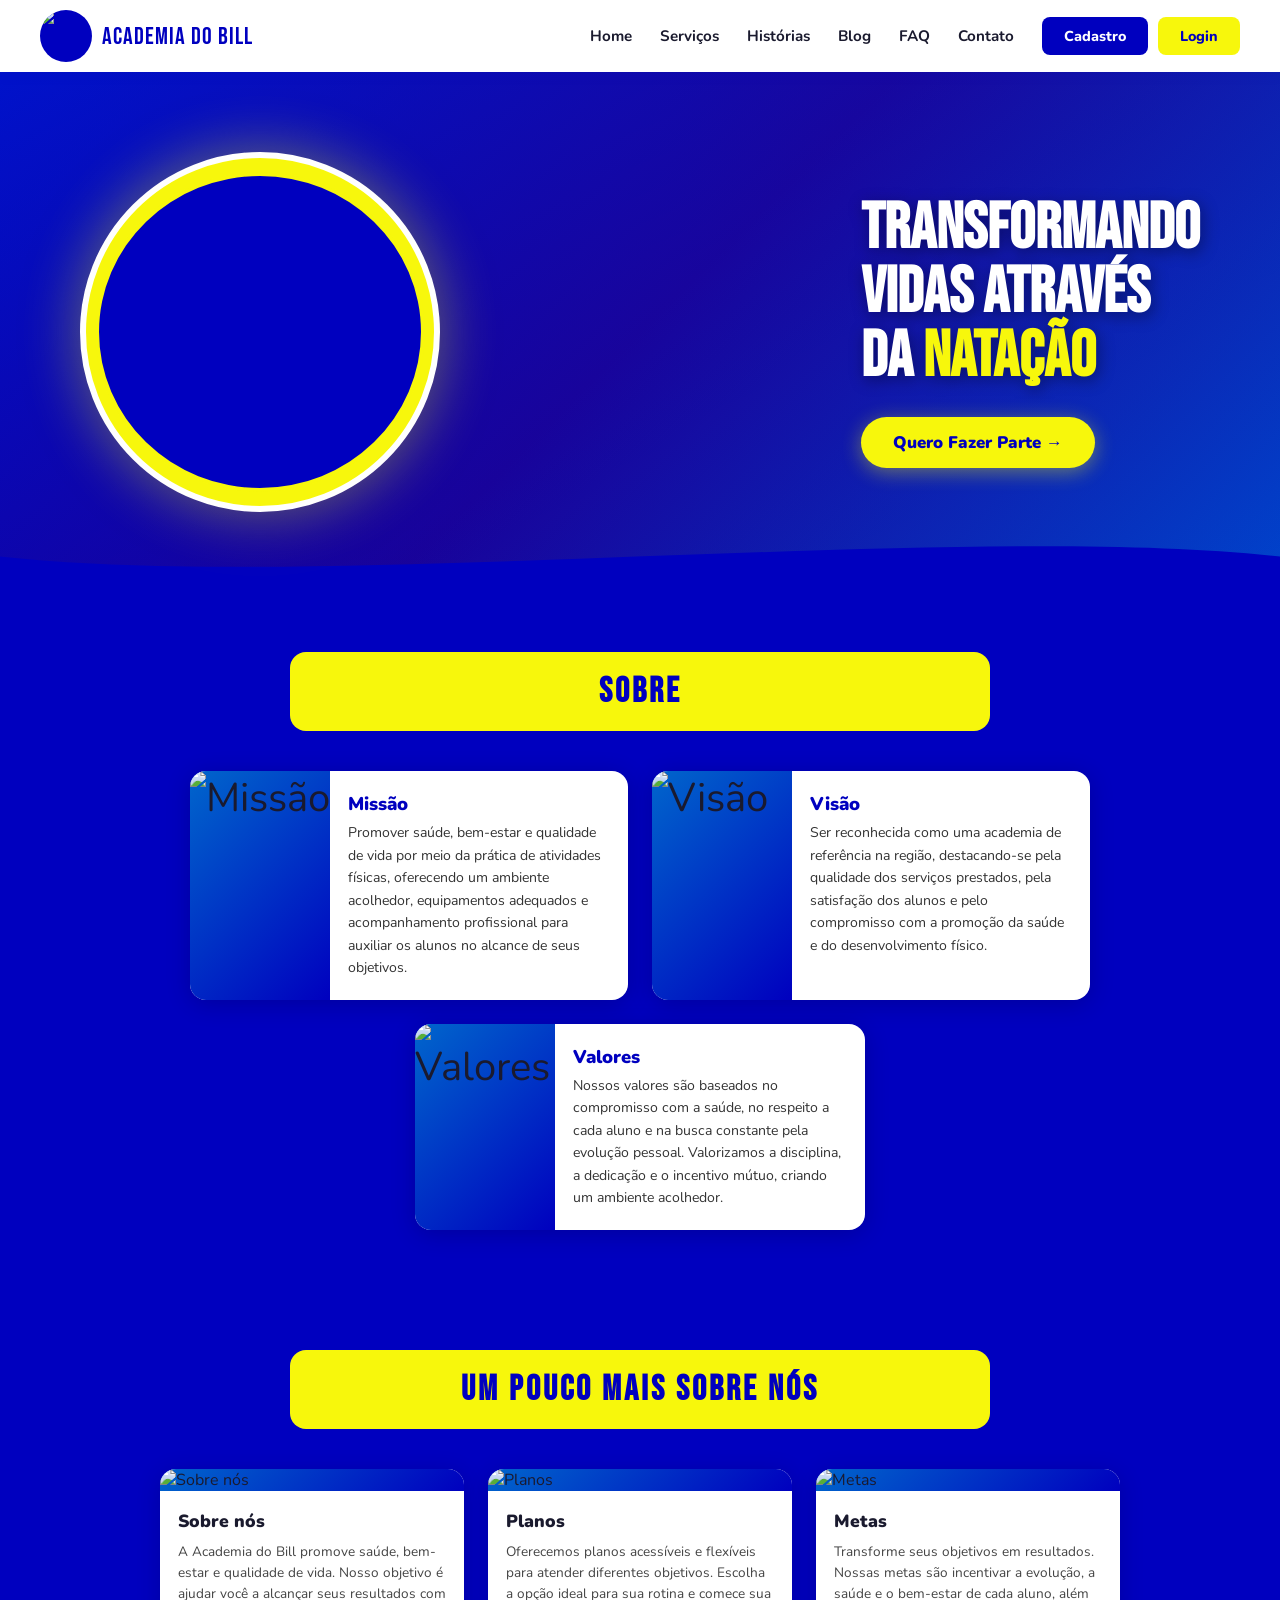
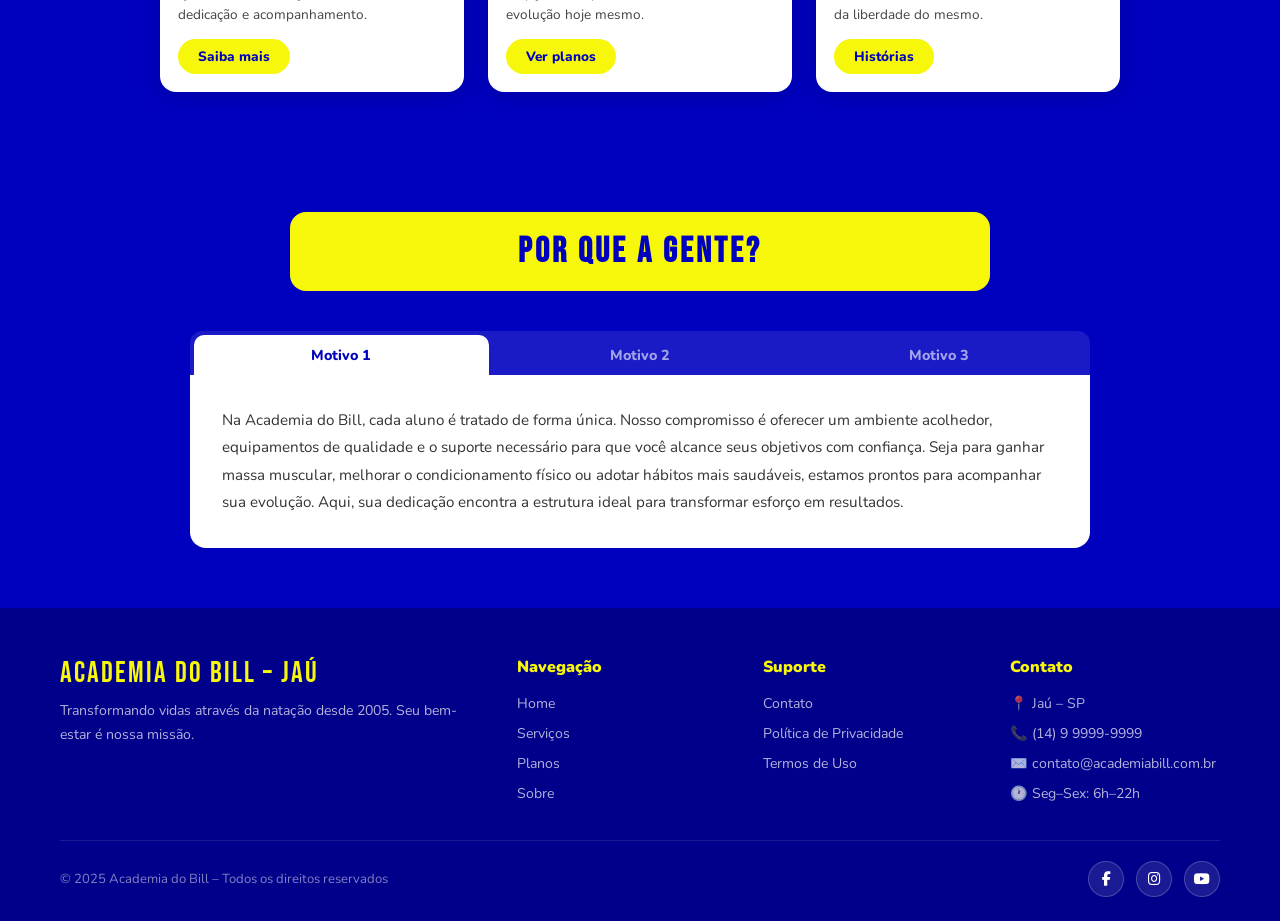
==== index.html @ 99348a5a "v1.0" ====
<!DOCTYPE html>
<html lang="pt-BR">
<head>
  <meta charset="UTF-8">
  <meta name="viewport" content="width=device-width, initial-scale=1.0">
  <title>Serviços – Academia do Bill – Jaú</title>
  <link href="https://fonts.googleapis.com/css2?family=Bebas+Neue&family=Nunito:wght@400;600;700;800;900&display=swap" rel="stylesheet">
  <link rel="stylesheet" href="https://cdnjs.cloudflare.com/ajax/libs/font-awesome/6.7.2/css/all.min.css">
  <link rel="stylesheet" href="css/styles.css">
  <script src="javascript/index.js" defer></script>
</head>
<body>

  <!-- TOAST -->
  <div class="toast" id="toast">✅ Operação realizada com sucesso!</div>

  <!-- NAV -->
  <nav id="mainNav">
    <a class="nav-brand" href="index.html">
      <div class="nav-logo">
        <img src="img/Logotipo.png" style="height: 60px; width:60px;">
      </div>
      <span>Academia do Bill</span>
    </a>
    
    <button class="menu-toggle" id="menuToggle" aria-label="Menu principal">
      <span class="hamburger"></span>
    </button>
    
    <div class="nav-menu-wrapper" id="navMenu">
      <ul class="nav-links">
        <li><a href="index.html" id="nav-home">Home</a></li>
        <li><a href="servicos.html" id="nav-servicos">Serviços</a></li>
        <li><a href="relatos.html">Histórias</a></li>
        <li><a href="blog.html">Blog</a></li>
          <li><a href="faq.html">FAQ</a></li>
        <li><a href="contato.html" id="nav-contato">Contato</a></li>
      </ul>
      <div class="nav-actions">
        <a href="cadastro.html" class="btn-cadastro">Cadastro</a>
        <a href="login.html" class="btn-login">Login</a>
      </div>
    </div>
  </nav>

  <!-- HOME PAGE -->
  <main class="page-content" id="home">
    <!-- HERO -->
   <section class="hero">
      <div class="hero-left">
        <div class="hero-badge">
          <div class="hero-badge-inner">
            <img src="img/Logotipo.png" alt="Logo" style="border-radius: 100%; width:400px; height:400px; margin-top:20px;">
          </div>
        </div>
      </div> 


      <div class="hero-right">
        <h1 class="hero-title">TRANSFORMANDO<br>VIDAS ATRAVÉS<br>DA <span>NATAÇÃO</span></h1>
        <a href="cadastro.html" class="btn-hero">Quero Fazer Parte →</a>
      </div>
      <svg class="hero-wave" viewBox="0 0 1440 80" preserveAspectRatio="none">
        <path d="M0,40 C360,80 1080,0 1440,40 L1440,80 L0,80 Z" fill="#0000bf"/>
      </svg>
    </section>

<!-- SOBRE -->
  <main class="page-content" id="sobre">
    <!-- INSTITUCIONAL -->
    <section class="sobre-section">
      <div class="section-header"><h2>SOBRE</h2></div>
      <div class="mvv-grid">
        <div class="mvv-card">
           <div class="mvv-img">
               <img src="img/Missão.png" alt="Missão">
              </div>
          <div class="mvv-body">
            <h3>Missão</h3>
            <p>Promover saúde, bem-estar e qualidade de vida por meio da prática de atividades físicas, oferecendo um ambiente acolhedor, equipamentos adequados e acompanhamento profissional para auxiliar os alunos no alcance de seus objetivos.</p>
          </div>
        </div>
        <div class="mvv-card">
         <div class="mvv-img">
              <img src="img/Visão.png" alt="Visão">
          </div>
          <div class="mvv-body">
            <h3>Visão</h3>
            <p>Ser reconhecida como uma academia de referência na região, destacando-se pela qualidade dos serviços prestados, pela satisfação dos alunos e pelo compromisso com a promoção da saúde e do desenvolvimento físico.</p>
          </div>
        </div>
        <div class="mvv-card card-valores">
          <div class="mvv-img">
          <img src="img/Valores.jpg" alt="Valores">
        </div>
          <div class="mvv-body">
            <h3>Valores</h3>
            <p>Nossos valores são baseados no compromisso com a saúde, no respeito a cada aluno e na busca constante pela evolução pessoal. Valorizamos a disciplina, a dedicação e o incentivo mútuo, criando um ambiente acolhedor.</p>
          </div>
        </div>
      </div>
    </section>

    <!-- UM POUCO MAIS -->
    <section class="mais-section">
      <div class="section-header"><h2>Um pouco mais sobre nós</h2></div>
      <div class="cards-grid">
        <div class="info-card">
          <div class="mvv2-img">
              <img src="img/Por que nós.jpg" alt="Sobre nós">
          </div>
          <div class="info-card-body">
            <h3>Sobre nós</h3>
            <p>A Academia do Bill promove saúde, bem-estar e qualidade de vida. Nosso objetivo é ajudar você a alcançar seus resultados com dedicação e acompanhamento.</p>
            <a href="contato.html" class="btn-card-link">Saiba mais</a>
          </div>
        </div>
        <div class="info-card">
          <div class="mvv2-img">
              <img src="img/Planos.jpg" alt="Planos" style="width: 360px;">
          </div>
          <div class="info-card-body">
            <h3>Planos</h3>
            <p>Oferecemos planos acessíveis e flexíveis para atender diferentes objetivos. Escolha a opção ideal para sua rotina e comece sua evolução hoje mesmo.</p>
            <a href="planos.html" class="btn-card-link">Ver planos</a>
          </div>
        </div>
        <div class="info-card">
          <div class="mvv2-img">
              <img src="img/Metas.jpg" alt="Metas">
          </div>
          <div class="info-card-body">
            <h3>Metas</h3>
            <p>Transforme seus objetivos em resultados. Nossas metas são incentivar a evolução, a saúde e o bem-estar de cada aluno, além da liberdade do mesmo.</p>
            <a href="index.html" class="btn-card-link">Histórias</a>
          </div>
        </div>
      </div>
    </section>

    <!-- POR QUE A GENTE -->
    <section class="porque-section">
      <div class="section-header"><h2>POR QUE A GENTE?</h2></div>
      <div class="tabs-wrapper">
        <div class="tabs">
          <button class="tab-btn active" data-index="0">Motivo 1</button>
          <button class="tab-btn" data-index="1">Motivo 2</button>
          <button class="tab-btn" data-index="2">Motivo 3</button>
        </div>
        <div class="tab-content">
          <div class="tab-panel active" id="tab0">
            Na Academia do Bill, cada aluno é tratado de forma única. Nosso compromisso é oferecer um ambiente acolhedor, equipamentos de qualidade e o suporte necessário para que você alcance seus objetivos com confiança. Seja para ganhar massa muscular, melhorar o condicionamento físico ou adotar hábitos mais saudáveis, estamos prontos para acompanhar sua evolução. Aqui, sua dedicação encontra a estrutura ideal para transformar esforço em resultados.
          </div>
          <div class="tab-panel" id="tab1">
            Contamos com uma equipe de professores altamente qualificados e apaixonados pelo que fazem. Cada profissional é treinado para oferecer o melhor acompanhamento técnico, garantindo que sua evolução aconteça de forma segura e eficiente. Nossos instrutores estão sempre disponíveis para tirar dúvidas, ajustar treinos e motivar cada aluno a superar seus limites com segurança.
          </div>
          <div class="tab-panel" id="tab2">
            Nossa infraestrutura foi pensada para proporcionar a melhor experiência de treino. Piscinas aquecidas e bem mantidas, vestiários modernos e um espaço confortável e acolhedor fazem parte do nosso compromisso com o bem-estar dos alunos. Tudo para que você se sinta motivado a voltar sempre e dar o seu melhor a cada sessão.
          </div>
        </div>
      </div>
    </section>
  
  </main>

  <!-- FOOTER -->
  <footer>
    <div class="footer-grid">
      <div class="footer-brand">
        <div class="brand-name">Academia do Bill – Jaú</div>
        <p>Transformando vidas através da natação desde 2005. Seu bem-estar é nossa missão.</p>
      </div>
      <div class="footer-col">
        <h4>Navegação</h4>
        <ul>
          <li><a href="index.html">Home</a></li>
          <li><a href="servicos.html">Serviços</a></li>
          <li><a href="planos.html">Planos</a></li>
          <li><a href="sobre.html">Sobre</a></li>
        </ul>
      </div>
      <div class="footer-col">
        <h4>Suporte</h4>
        <ul>
          <li><a href="contato.html">Contato</a></li>
          <li><a href="#">Política de Privacidade</a></li>
          <li><a href="#">Termos de Uso</a></li>
        </ul>
      </div>
      <div class="footer-col">
        <h4>Contato</h4>
        <ul>
          <li><a href="#">📍 Jaú – SP</a></li>
          <li><a href="#">📞 (14) 9 9999-9999</a></li>
          <li><a href="#">✉️ contato@academiabill.com.br</a></li>
          <li><a href="#">🕐 Seg–Sex: 6h–22h</a></li>
        </ul>
      </div>
    </div>
    <div class="footer-bottom">
      <span>© 2025 Academia do Bill – Todos os direitos reservados</span>
      <div class="social-links">
        <a class="social-btn" href="#"><i class="fa-brands fa-facebook-f"></i></a>
        <a class="social-btn" href="#"><i class="fa-brands fa-instagram"></i></a>
        <a class="social-btn" href="#"><i class="fa-brands fa-youtube"></i></a>
      </div>
    </div>
  </footer>

</body>
</html>
---- css/styles.css ----
:root {
  --primary: #0000bf;
  --primary-v: #3916c8;
  --secondary: #F7F70C;
  --secondary-v: #f5e874;
  --white: #ffffff;
  --light: #f0f4ff;
  --dark: #00008a;
  --text: #1a1a2e;
}

* { 
  margin: 0; 
  padding: 0; 
  box-sizing: border-box; 
}

body {
  font-family: 'Nunito', sans-serif;
  background: var(--white);
  color: var(--text);
  overflow-x: hidden;
}

/* ========= PAGES GLOBAL ========= */
.page-content { 
  min-height: 100vh; 
  padding-top: 0px; 
}

/* ========= NAVBAR ========= */
nav {
  position: fixed; 
  top: 0; 
  left: 0; 
  right: 0; 
  z-index: 1000;
  background: var(--white);
  display: flex; 
  align-items: center; 
  justify-content: space-between;
  padding: 10px 40px;
  box-shadow: 0 2px 12px rgba(0,0,191,.12);
  height: 72px;
}
.nav-brand { 
  display: flex; 
  align-items: center; 
  gap: 10px; 
  cursor: pointer; 
  text-decoration: none; 
}
.nav-logo {
  width: 52px; 
  height: 52px;
  background: var(--primary);
  border-radius: 50%;
  display: flex; 
  align-items: center; 
  justify-content: center;
  overflow: hidden;
}
.nav-logo svg { 
  width: 44px; 
  height: 44px; 
}
.nav-brand span {
  font-family: 'Bebas Neue', sans-serif;
  font-size: 1.5rem; 
  color: var(--primary); 
  letter-spacing: 1px;
}
.nav-menu-wrapper {
  display: flex;
  align-items: center;
  gap: 28px;
}
.nav-links { 
  display: flex; 
  gap: 28px; 
  list-style: none; 
}
.nav-links a {
  text-decoration: none; 
  color: var(--text); 
  font-weight: 700; 
  font-size: .95rem;
  transition: .2s; 
  position: relative;
}
.nav-links a::after {
  content: ''; 
  position: absolute; 
  bottom: -3px; 
  left: 0; 
  right: 0; 
  height: 2px;
  background: var(--secondary); 
  transform: scaleX(0); 
  transition: .2s;
}
.nav-links a:hover::after, 
.nav-links a.active::after { 
  transform: scaleX(1); 
}
.nav-actions { 
  display: flex; 
  gap: 10px; 
}
.btn-cadastro {
  background: var(--primary); 
  color: var(--white);
  border: none; 
  padding: 9px 22px; 
  border-radius: 8px;
  font-family: 'Nunito', sans-serif; 
  font-weight: 800; 
  font-size: .9rem;
  cursor: pointer; 
  transition: .2s;
  text-decoration: none;
  display: inline-flex;
  align-items: center;
  justify-content: center;
}
.btn-cadastro:hover { 
  background: var(--primary-v); 
}
.btn-cadastro.active {
  box-shadow: 0 0 0 2px var(--secondary);
}
.btn-login {
  background: var(--secondary); 
  color: var(--primary);
  border: none; 
  padding: 9px 22px; 
  border-radius: 8px;
  font-family: 'Nunito', sans-serif; 
  font-weight: 800; 
  font-size: .9rem;
  cursor: pointer; 
  transition: .2s;
  text-decoration: none;
  display: inline-flex;
  align-items: center;
  justify-content: center;
}
.btn-login:hover { 
  background: var(--secondary-v); 
}
.btn-login.active {
  box-shadow: 0 0 0 2px var(--primary);
}

/* Mobile Toggle */
.menu-toggle {
  display: none;
  background: none;
  border: none;
  cursor: pointer;
  padding: 10px;
  position: relative;
  z-index: 1001;
}
.hamburger {
  display: block;
  width: 24px;
  height: 2px;
  background: var(--primary);
  position: relative;
  transition: .3s;
}
.hamburger::before,
.hamburger::after {
  content: '';
  position: absolute;
  width: 24px;
  height: 2px;
  background: var(--primary);
  transition: .3s;
}
.hamburger::before { top: -8px; }
.hamburger::after { bottom: -8px; }

.menu-toggle.active .hamburger { background: transparent; }
.menu-toggle.active .hamburger::before { transform: rotate(45deg); top: 0; }
.menu-toggle.active .hamburger::after { transform: rotate(-45deg); bottom: 0; }

/* ========= HERO ========= */
#home { 
  padding-top: 72px; 
}
.hero {
  position: relative; 
  min-height: 520px;
  background: linear-gradient(135deg, var(--primary) 0%, #1a0099 50%, #0044cc 100%);
  display: flex; 
  align-items: center; 
  justify-content: space-between;
  padding: 60px 80px;
  overflow: hidden;
}
.hero::before {
  content: '';
  position: absolute; 
  inset: 0;
  background: url("data:image/svg+xml,%3Csvg xmlns='http://www.w3.org/2000/svg' width='100%25' height='100%25'%3E%3Cdefs%3E%3ClinearGradient id='wg' x1='0' y1='0' x2='1' y2='1'%3E%3Cstop offset='0' stop-color='%230066ff' stop-opacity='.18'/%3E%3Cstop offset='1' stop-color='%23000080' stop-opacity='.0'/%3E%3C/linearGradient%3E%3C/defs%3E%3Crect width='100%25' height='100%25' fill='url(%23wg)'/%3E%3C/svg%3E");
  pointer-events: none;
}
.hero-wave {
  position: absolute; 
  bottom: 0; 
  left: 0; 
  right: 0;
  display: block;
}
.hero-left { 
  position: relative; 
  z-index: 2; 
  animation: fadeInUp .5s ease both;
}
.hero-badge {
  width: 360px; 
  height: 360px;
  background: var(--secondary);
  border-radius: 50%;
  display: flex; 
  align-items: center; 
  justify-content: center;
  box-shadow: 0 0 60px rgba(247,247,12,.4);
  border: 6px solid var(--white);
}
.hero-badge-inner {
  width: 330px; 
  height: 320px;
  background: var(--primary);
  border-radius: 50%;
  display: flex; 
  flex-direction: column; 
  align-items: center; 
  justify-content: center;
  border: 4px solid var(--secondary);
  gap: 4px;
}
.hero-badge-emoji {
  font-size: 2rem;
}
.hero-badge-inner .bill-text {
  font-family: 'Bebas Neue', sans-serif; 
  color: var(--white);
  font-size: 2.8rem; 
  letter-spacing: 4px; 
  line-height: 1;
}
.hero-badge-inner .waves {
  font-size: 1.2rem; 
  letter-spacing: 3px; 
  color: var(--secondary);
}
.hero-right { 
  position: relative; 
  z-index: 2; 
  max-width: 500px; 
  animation: fadeInUp .7s ease both;
}
.hero-title {
  font-family: 'Bebas Neue', sans-serif;
  font-size: 4rem; 
  color: var(--white); 
  line-height: 1;
  text-shadow: 2px 4px 16px rgba(0,0,0,.4);
}
.hero-title span { 
  color: var(--secondary); 
}
.btn-hero {
  margin-top: 28px;
  background: var(--secondary); 
  color: var(--primary);
  border: none; 
  padding: 14px 32px; 
  border-radius: 30px;
  font-family: 'Nunito', sans-serif; 
  font-weight: 900; 
  font-size: 1.05rem;
  cursor: pointer; 
  transition: .25s;
  display: inline-flex; 
  align-items: center; 
  gap: 8px;
  box-shadow: 0 4px 20px rgba(247,247,12,.4);
  text-decoration: none;
}
.btn-hero:hover { 
  transform: translateY(-2px); 
  box-shadow: 0 8px 30px rgba(247,247,12,.5); 
}

/* wave divider */
.wave-divider { 
  display: block; 
  width: 100%; 
  margin-top: -2px; 
}

/* ========= SECTION HEADERS ========= */
.section-header {
  background: var(--secondary);
  text-align: center; 
  padding: 18px 40px;
  border-radius: 16px;
  margin: 40px auto; 
  max-width: 700px;
}
.section-header h2 {
  font-family: 'Bebas Neue', sans-serif;
  font-size: 2.2rem; 
  color: var(--primary); 
  letter-spacing: 3px;
}

/* ========= SOBRE ========= */
.sobre-section { 
  background: var(--primary); 
  padding: 20px 60px 60px; 
}
.mvv-grid {
  display: grid; 
  grid-template-columns: 1fr 1fr; 
  gap: 24px;
  max-width: 900px; 
  margin: 0 auto;
}
.mvv-grid .card-valores { 
  grid-column: 1 / 3; 
  max-width: 450px; 
  margin: 0 auto; 
  width: 100%; 
}
.mvv-card {
  background: var(--white); 
  border-radius: 16px;
  display: flex; 
  overflow: hidden;
  box-shadow: 0 4px 24px rgba(0,0,0,.18);
}
.mvv-img {
  width: 140px; 
  flex-shrink: 0;
  background: linear-gradient(135deg, #0066cc, #0000bf);
  display: flex; 
  align-items: center; 
  justify-content: center;
  font-size: 2.5rem;
}
.mvv-body { 
  padding: 20px 18px; 
}
.mvv-body h3 { 
  font-size: 1.15rem; 
  color: var(--primary); 
  font-weight: 900; 
  margin-bottom: 6px; 
}
.mvv-body p { 
  font-size: .88rem; 
  line-height: 1.6; 
  color: #333; 
}

/* ========= UM POUCO MAIS ========= */
.mais-section { 
  background: var(--primary); 
  padding: 20px 60px 60px; 
}
.cards-grid {
  display: grid; 
  grid-template-columns: repeat(3, 1fr); 
  gap: 24px;
  max-width: 960px; 
  margin: 0 auto;
}
.info-card {
  background: var(--white); 
  border-radius: 16px; 
  overflow: hidden;
  box-shadow: 0 4px 24px rgba(0,0,0,.15);
  transition: .25s;
}
.info-card:hover { 
  transform: translateY(-6px); 
  box-shadow: 0 12px 36px rgba(0,0,0,.22); 
}
.info-card-img {
  height: 140px;
  display: flex; 
  align-items: center; 
  justify-content: center;
  font-size: 3.5rem;
}
.info-card-img.blue { background: linear-gradient(135deg, #00b4d8, #0077b6); }
.info-card-img.yellow { background: linear-gradient(135deg, #ffd60a, #f4a261); }
.info-card-img.red { background: linear-gradient(135deg, #e63946, #a8dadc); }
.info-card-body { 
  padding: 18px; 
}
.info-card-body h3 { 
  font-size: 1.1rem; 
  font-weight: 900; 
  color: var(--text); 
  margin-bottom: 8px; 
}
.info-card-body p { 
  font-size: .85rem; 
  line-height: 1.55; 
  color: #444; 
}
.btn-card-link {
  display: inline-block;
  margin-top: 14px;
  background: var(--secondary); 
  color: var(--primary);
  border: none; 
  padding: 8px 20px; 
  border-radius: 20px;
  font-weight: 800; 
  font-size: .85rem; 
  cursor: pointer; 
  transition: .2s;
  text-decoration: none;
}
.btn-card-link:hover { 
  background: var(--secondary-v); 
}

/* ========= POR QUE A GENTE ========= */
.porque-section { 
  background: var(--primary); 
  padding: 20px 60px 60px; 
}
.tabs-wrapper { 
  max-width: 900px; 
  margin: 0 auto; 
}
.tabs {
  display: flex; 
  gap: 4px;
  background: rgba(255,255,255,.1); 
  border-radius: 12px 12px 0 0;
  padding: 4px 4px 0;
}
.tab-btn {
  flex: 1; 
  padding: 10px; 
  border: none; 
  border-radius: 10px 10px 0 0;
  font-family: 'Nunito', sans-serif; 
  font-weight: 800; 
  font-size: .9rem;
  cursor: pointer; 
  background: transparent; 
  color: rgba(255,255,255,.6);
  transition: .2s;
}
.tab-btn.active { 
  background: var(--white); 
  color: var(--primary); 
}
.tab-content {
  background: var(--white); 
  border-radius: 0 0 16px 16px;
  padding: 32px; 
  font-size: .95rem; 
  line-height: 1.8; 
  color: #333;
  min-height: 120px;
}
.tab-panel { 
  display: none; 
}
.tab-panel.active { 
  display: block; 
}

/* ========= SERVIÇOS ========= */
#servicos { 
  background: var(--primary); 
}
.servicos-header { 
  text-align: center; 
  padding: 50px 40px 20px; 
}
.servicos-header h1 {
  font-family: 'Bebas Neue', sans-serif;
  font-size: 3rem; 
  color: var(--white); 
  letter-spacing: 4px;
}
.servicos-header p { 
  color: rgba(255,255,255,.8); 
  font-size: 1rem; 
  margin-top: 8px; 
}
.servicos-grid {
  display: grid; 
  grid-template-columns: repeat(3, 1fr); 
  gap: 28px;
  max-width: 1000px; 
  margin: 40px auto; 
  padding: 0 40px 60px;
}
.servico-card {
  background: var(--white); 
  border-radius: 20px;
  text-align: center;
  overflow: hidden; /* importante */
  box-shadow: 0 4px 24px rgba(0,0,0,.18);
  transition: .25s;
}
.servico-conteudo{
  padding: 32px 24px; 
}
.servico-card:hover { 
  transform: translateY(-8px); 
}
.servico-icon { 
  font-size: 3rem; 
  margin-bottom: 16px; 
}
.servico-card h3 { 
  font-size: 1.2rem; 
  font-weight: 900; 
  color: var(--primary); 
  margin-bottom: 10px; 
}
.servico-card p { 
  font-size: .88rem; 
  line-height: 1.6; 
  color: #555; 
}
.servico-badge {
  display: inline-block; 
  margin-top: 14px;
  background: var(--secondary); 
  color: var(--primary);
  padding: 4px 16px; 
  border-radius: 20px; 
  font-weight: 800; 
  font-size: .82rem;
}

/* ========= PLANOS ========= */
.planos-section {
  background: var(--white);
  padding: 40px 60px 60px;
}
.planos-section .planos-header {
  background: var(--primary);
}
.planos-section .planos-header h2 {
  color: var(--secondary);
}
.planos-grid {
  display: grid;
  grid-template-columns: repeat(3, 1fr);
  gap: 24px;
  max-width: 900px;
  margin: 0 auto;
}
.plano-card {
  border: 2px solid #dde;
  border-radius: 20px;
  padding: 32px 24px;
  text-align: center;
  background: var(--white);
  transition: .25s;
}
.plano-card:hover {
  transform: translateY(-5px);
  box-shadow: 0 8px 24px rgba(0,0,0,.08);
}
.plano-card.premium {
  border: 3px solid var(--secondary);
  background: var(--primary);
  position: relative;
}
.plano-card.premium .plano-title {
  color: var(--secondary);
}
.plano-card.premium .plano-price {
  color: var(--secondary);
}
.plano-card.premium .plano-period {
  color: rgba(255, 255, 255, .6);
}
.plano-card.premium .plano-features {
  color: rgba(255, 255, 255, .85);
}
.plano-badge {
  position: absolute;
  top: -14px;
  left: 50%;
  transform: translateX(-50%);
  background: var(--secondary);
  color: var(--primary);
  padding: 4px 16px;
  border-radius: 20px;
  font-weight: 900;
  font-size: .8rem;
  white-space: nowrap;
}
.plano-title {
  font-family: 'Bebas Neue', sans-serif;
  font-size: 1.5rem;
  color: var(--primary);
  letter-spacing: 2px;
}
.plano-price {
  font-family: 'Bebas Neue', sans-serif;
  font-size: 3rem;
  color: var(--primary);
  margin: 16px 0 4px;
}
.plano-period {
  font-size: .82rem;
  color: #888;
  margin-bottom: 20px;
}
.plano-features {
  list-style: none;
  font-size: .88rem;
  line-height: 2;
  color: #555;
  text-align: left;
}
.plano-features li {
  margin-bottom: 4px;
}
.plano-features .disabled-feature {
  color: #aaa;
}
.plano-btn {
  width: 100%;
  margin-top: 20px;
  border-radius: 12px;
}

/* ========= HISTÓRIAS ========= */
.historias-section-wrapper { 
  background: var(--light); 
  padding-bottom: 40px;
}
.historias-header { 
  text-align: center; 
  padding: 50px 40px 20px; 
}
.historias-header h1 {
  font-family: 'Bebas Neue', sans-serif;
  font-size: 3rem; 
  color: var(--primary); 
  letter-spacing: 4px;
}
.historias-header p { 
  color: #555; 
  margin-top: 8px; 
}
.historias-grid {
  display: grid; 
  grid-template-columns: repeat(3, 1fr); 
  gap: 28px;
  max-width: 1000px; 
  margin: 40px auto; 
  padding: 0 40px 60px;
}
.historia-card {
  background: var(--white); 
  border-radius: 20px; 
  overflow: hidden;
  box-shadow: 0 4px 20px rgba(0,0,191,.1);
  transition: .25s;
}
.historia-card:hover { 
  transform: translateY(-6px); 
}
.historia-banner {
  height: 120px;
  display: flex; 
  align-items: center; 
  justify-content: center; 
  font-size: 3rem;
}
.historia-banner.b1 { background: linear-gradient(135deg, #0000bf, #3916c8); }
.historia-banner.b2 { background: linear-gradient(135deg, #0077b6, #00b4d8); }
.historia-banner.b3 { background: linear-gradient(135deg, #3916c8, #7209b7); }
.historia-body { 
  padding: 20px; 
}
.historia-body .stars { 
  color: var(--secondary); 
  font-size: 1.1rem; 
  margin-bottom: 6px; 
}
.historia-body h3 { 
  font-size: 1rem; 
  font-weight: 900; 
  color: var(--primary); 
  margin-bottom: 8px; 
}
.historia-body p { 
  font-size: .85rem; 
  line-height: 1.6; 
  color: #555; 
  font-style: italic; 
}
.historia-body .autor { 
  margin-top: 12px; 
  font-weight: 800; 
  color: var(--primary); 
  font-style: normal; 
}

/* ========= BLOG ========= */
.blog-section-wrapper { 
  background: var(--white); 
  padding-bottom: 40px;
}
.blog-header { 
  text-align: center; 
  padding: 50px 40px 20px; 
}
.blog-header h1 {
  font-family: 'Bebas Neue', sans-serif;
  font-size: 3rem; 
  color: var(--primary); 
  letter-spacing: 4px;
}
.blog-header p { 
  color: #555; 
  margin-top: 8px; 
}
.blog-grid {
  display: grid; 
  grid-template-columns: repeat(3, 1fr); 
  gap: 28px;
  max-width: 1000px; 
  margin: 40px auto; 
  padding: 0 40px 60px;
}
.blog-card {
  border-radius: 20px; 
  overflow: hidden;
  box-shadow: 0 4px 20px rgba(0,0,191,.1);
  border: 2px solid var(--light);
  transition: .25s;
  background: var(--white);
}
.blog-card:hover { 
  transform: translateY(-6px); 
  border-color: var(--secondary); 
}
.blog-img {
  height: 150px;
  display: flex; 
  align-items: center; 
  justify-content: center; 
  font-size: 3rem;
}
.blog-img.c1 { background: linear-gradient(135deg, #caf0f8, #ade8f4); }
.blog-img.c2 { background: linear-gradient(135deg, #f0fff4, #b7e4c7); }
.blog-img.c3 { background: linear-gradient(135deg, #fff0f3, #ffb3c1); }
.blog-body { 
  padding: 20px; 
}
.blog-tag {
  display: inline-block; 
  margin-bottom: 8px;
  background: var(--primary); 
  color: var(--white);
  padding: 3px 12px; 
  border-radius: 20px; 
  font-size: .75rem; 
  font-weight: 800;
}
.blog-body h3 { 
  font-size: 1rem; 
  font-weight: 900; 
  color: var(--text); 
  margin-bottom: 8px; 
}
.blog-body p { 
  font-size: .84rem; 
  line-height: 1.6; 
  color: #666; 
}
.blog-body .blog-date { 
  margin-top: 10px; 
  font-size: .78rem; 
  color: #999; 
  font-weight: 700; 
}

/* ========= FAQ ========= */
#faq { 
  background: var(--primary); 
  padding: 40px 0;
}
.faq-header { 
  text-align: center; 
  padding: 50px 40px 20px; 
}
.faq-header h1 {
  font-family: 'Bebas Neue', sans-serif;
  font-size: 3rem; 
  color: var(--white); 
  letter-spacing: 4px;
}
.faq-header p { 
  color: rgba(255,255,255,.8); 
  margin-top: 8px; 
}
.faq-list { 
  max-width: 760px; 
  margin: 40px auto; 
  padding: 0 40px 60px; 
  display: flex; 
  flex-direction: column; 
  gap: 14px; 
}
.faq-item {
  background: var(--white); 
  border-radius: 14px;
  overflow: hidden; 
  box-shadow: 0 2px 12px rgba(0,0,0,.12);
}
.faq-question {
  padding: 18px 24px; 
  display: flex; 
  justify-content: space-between; 
  align-items: center;
  cursor: pointer; 
  font-weight: 800; 
  color: var(--primary); 
  font-size: .98rem;
  gap: 12px;
}
.faq-question:hover { 
  background: var(--light); 
}
.faq-icon { 
  font-size: 1.2rem; 
  transition: .3s; 
  flex-shrink: 0; 
}
.faq-answer {
  max-height: 0; 
  overflow: hidden; 
  transition: .3s ease;
  padding: 0 24px; 
  color: #444; 
  font-size: .9rem; 
  line-height: 1.7;
}
.faq-item.open .faq-answer { 
  max-height: 200px; 
  padding: 0 24px 18px; 
}
.faq-item.open .faq-icon { 
  transform: rotate(45deg); 
}

/* ========= CONTATO ========= */
#contato { 
  background: var(--light); 
}
.contato-section { 
  padding: 50px 60px 60px; 
  max-width: 90%; 
  margin: 0 auto; 
}
.contato-section h1 {
  font-family: 'Bebas Neue', sans-serif;
  font-size: 3rem; 
  color: var(--primary); 
  letter-spacing: 4px; 
  text-align: center;
}
.contato-section p.sub { 
  text-align: center; 
  color: #555; 
  margin: 8px 0 40px; 
}
.contato-grid { 
  display: grid; 
  grid-template-columns: 1fr 1fr; 
  gap: 32px; 
}
.contato-info h3 { 
  font-size: 1.2rem; 
  font-weight: 900; 
  color: var(--primary); 
  margin-bottom: 18px; 
}
.contato-item {
  display: flex; 
  align-items: flex-start; 
  gap: 14px; 
  margin-bottom: 20px;
}
.contato-item-icon {
  width: 44px; 
  height: 44px; 
  border-radius: 12px;
  background: var(--primary); 
  color: var(--secondary);
  display: flex; 
  align-items: center; 
  justify-content: center;
  font-size: 1.2rem; 
  flex-shrink: 0;
}
.contato-item-text h4 { 
  font-weight: 900; 
  color: var(--text); 
  font-size: .95rem; 
}
.contato-item-text p { 
  color: #555; 
  font-size: .88rem; 
  margin-top: 2px; 
}
.contato-redes {
  margin-top: 24px;
  padding: 20px;
  background: var(--primary);
  border-radius: 16px;
  color: var(--white);
}
.contato-redes-title {
  color: var(--secondary);
  margin-bottom: 8px;
  font-size: 1rem;
}
.contato-redes-icons {
  display: flex;
  gap: 12px;
  margin-top: 10px;
}
.envie-mensagem-title {
  font-size: 1.2rem; 
  font-weight: 900; 
  color: var(--primary); 
  margin-bottom: 18px;
}
.contato-form { 
  display: flex; 
  flex-direction: column; 
  gap: 14px; 
}
.form-field { 
  display: flex; 
  flex-direction: column; 
  gap: 6px; 
}
.form-field label { 
  font-weight: 800; 
  color: var(--primary); 
  font-size: .9rem; 
}
.form-field input, 
.form-field textarea, 
.form-field select {
  padding: 12px 16px; 
  border-radius: 12px;
  border: 2px solid #dde;
  font-family: 'Nunito', sans-serif; 
  font-size: .9rem;
  transition: .2s; 
  outline: none;
}
.form-field input:focus, 
.form-field textarea:focus {
  border-color: var(--primary); 
  box-shadow: 0 0 0 3px rgba(0,0,191,.1);
}
.form-field textarea { 
  resize: vertical; 
  min-height: 100px; 
}
.btn-enviar {
  background: var(--primary); 
  color: var(--white);
  border: none; 
  padding: 14px; 
  border-radius: 14px;
  font-family: 'Nunito', sans-serif; 
  font-weight: 900; 
  font-size: 1rem;
  cursor: pointer; 
  transition: .25s;
}
.btn-enviar:hover { 
  background: var(--primary-v); 
  transform: translateY(-2px); 
}

/* ========= LOGIN & CADASTRO ========= */
#login, #cadastro {
  min-height: 100vh;
  background: linear-gradient(rgba(0,0,100,.45), rgba(0,0,80,.6)),
              url('https://images.unsplash.com/photo-1519315901367-f34ff9154487?w=1400') center/cover no-repeat;
  display: flex; 
  align-items: center; 
  justify-content: center;
}
.auth-card {
  background: rgba(255,255,255,.92); 
  backdrop-filter: blur(8px);
  border-radius: 24px; 
  padding: 40px 48px;
  width: 100%; 
  max-width: 460px;
  box-shadow: 0 20px 60px rgba(0,0,0,.25);
  text-align: center;
  margin: 40px auto;
}
.auth-logo { 
  margin-bottom: 16px; 
}
.auth-logo .logo-circle {
  width: 110px; 
  height: 110px; 
  border-radius: 50%;
  background: var(--secondary); 
  margin: 0 auto;
  display: flex; 
  align-items: center; 
  justify-content: center;
  border: 5px solid var(--primary);
  box-shadow: 0 4px 20px rgba(0,0,191,.2);
}
.auth-logo .logo-inner {
  width: 90px; 
  height: 90px; 
  border-radius: 50%;
  background: var(--primary);
  display: flex; 
  flex-direction: column; 
  align-items: center; 
  justify-content: center;
  border: 3px solid var(--secondary);
}
.auth-logo-emoji {
  font-size: 1.4rem;
}
.auth-logo .bill-label {
  font-family: 'Bebas Neue', sans-serif; 
  color: var(--white); 
  font-size: 1.8rem; 
  line-height: 1;
}
.auth-logo .jau-label { 
  color: var(--secondary); 
  font-weight: 900; 
  font-size: .75rem; 
  letter-spacing: 2px; 
}
.auth-card h2 { 
  font-family: 'Bebas Neue', sans-serif; 
  font-size: 2.2rem; 
  color: var(--primary); 
  margin: 16px 0 24px; 
  letter-spacing: 1px; 
}
.input-group {
  position: relative; 
  margin-bottom: 14px;
}
.input-group .input-icon {
  position: absolute; 
  left: 16px; 
  top: 50%; 
  transform: translateY(-50%);
  font-size: 1rem; 
  color: #666;
}
.input-group input, 
.input-group select {
  width: 100%; 
  padding: 14px 16px 14px 42px;
  border-radius: 30px; 
  border: 2px solid var(--secondary);
  background: #f5f5f5; 
  font-family: 'Nunito', sans-serif; 
  font-size: .95rem;
  outline: none; 
  transition: .2s;
}
.input-group input:focus { 
  border-color: var(--primary); 
  background: #fff; 
}
.input-group .eye-btn {
  position: absolute; 
  right: 16px; 
  top: 50%; 
  transform: translateY(-50%);
  background: none; 
  border: none; 
  cursor: pointer; 
  font-size: 1rem; 
  color: #888;
}
.forgot-link { 
  text-align: right; 
  font-size: .82rem; 
  margin-bottom: 6px; 
}
.forgot-link a { 
  color: var(--primary); 
  font-weight: 700; 
  text-decoration: underline; 
  cursor: pointer; 
}
.login-role-container {
  text-align: left;
  margin-bottom: 16px;
}
.role-badge {
  display: inline-block; 
  margin-bottom: 16px;
  background: var(--secondary); 
  color: var(--primary);
  padding: 6px 20px; 
  border-radius: 20px; 
  font-weight: 900; 
  font-size: .88rem;
}
.auth-submit {
  width: 100%; 
  padding: 15px; 
  border-radius: 30px; 
  border: none;
  background: var(--secondary); 
  color: var(--primary);
  font-family: 'Bebas Neue', sans-serif; 
  font-size: 1.6rem; 
  letter-spacing: 2px;
  cursor: pointer; 
  transition: .25s;
  box-shadow: 0 4px 20px rgba(247,247,12,.4);
}
.auth-submit:hover { 
  background: var(--secondary-v); 
  transform: translateY(-2px); 
}
.auth-link-container {
  margin: 12px 0 16px;
}
.auth-link { 
  margin-top: 18px; 
  font-size: .9rem; 
  color: #444; 
}
.auth-link a { 
  color: var(--primary); 
  font-weight: 800; 
  cursor: pointer; 
  text-decoration: underline; 
}

/* ========= FOOTER ========= */
footer {
  background: var(--dark); 
  color: var(--white);
  padding: 48px 60px 24px;
}
.footer-grid { 
  display: grid; 
  grid-template-columns: 2fr 1fr 1fr 1fr; 
  gap: 36px; 
  margin-bottom: 36px; 
}
.footer-brand .brand-name { 
  font-family: 'Bebas Neue', sans-serif; 
  font-size: 1.8rem; 
  color: var(--secondary); 
  letter-spacing: 2px; 
  margin-bottom: 8px; 
}
.footer-brand p { 
  font-size: .88rem; 
  line-height: 1.7; 
  color: rgba(255,255,255,.7); 
}
.footer-col h4 { 
  font-size: 1rem; 
  font-weight: 900; 
  color: var(--secondary); 
  margin-bottom: 14px; 
}
.footer-col ul { 
  list-style: none; 
  display: flex; 
  flex-direction: column; 
  gap: 8px; 
}
.footer-col ul li a { 
  color: rgba(255,255,255,.7); 
  text-decoration: none; 
  font-size: .88rem; 
  transition: .2s; 
}
.footer-col ul li a:hover { 
  color: var(--secondary); 
}
.footer-bottom {
  border-top: 1px solid rgba(255,255,255,.1); 
  padding-top: 20px;
  display: flex; 
  justify-content: space-between; 
  align-items: center;
  font-size: .82rem; 
  color: rgba(255,255,255,.5);
}
.social-links { 
  display: flex; 
  gap: 12px; 
}
.social-btn {
  width: 36px; 
  height: 36px; 
  border-radius: 50%;
  background: rgba(255,255,255,.1); 
  border: 1px solid rgba(255,255,255,.2);
  display: flex; 
  align-items: center; 
  justify-content: center;
  font-size: .9rem; 
  color: var(--white); 
  cursor: pointer;
  transition: .2s; 
  text-decoration: none;
}
.social-btn:hover { 
  background: var(--secondary); 
  color: var(--primary); 
  border-color: var(--secondary); 
}

/* ========= ANIMATIONS ========= */
@keyframes fadeInUp {
  from { opacity: 0; transform: translateY(30px); }
  to { opacity: 1; transform: translateY(0); }
}

/* ========= SUCCESS TOAST ========= */
.toast {
  position: fixed; 
  bottom: 30px; 
  right: 30px; 
  z-index: 9999;
  background: var(--primary); 
  color: var(--white);
  padding: 14px 24px; 
  border-radius: 14px;
  font-weight: 800; 
  font-size: .95rem;
  box-shadow: 0 8px 32px rgba(0,0,0,.2);
  transform: translateX(120%); 
  transition: .4s;
  border-left: 4px solid var(--secondary);
}
.toast.show { 
  transform: translateX(0); 
}

/* ========= RESPONSIVE ========= */
@media (max-width: 992px) {
  .menu-toggle {
    display: block;
  }
  .nav-menu-wrapper {
    position: fixed;
    top: 72px;
    right: -100%;
    width: 280px;
    height: calc(100vh - 72px);
    background: var(--white);
    flex-direction: column;
    align-items: stretch;
    justify-content: flex-start;
    gap: 30px;
    padding: 40px 24px;
    box-shadow: -4px 0 12px rgba(0,0,191,.12);
    transition: right 0.3s ease-in-out;
  }
  .nav-menu-wrapper.active {
    right: 0;
  }
  .nav-links {
    flex-direction: column;
    gap: 20px;
    width: 100%;
  }
  .nav-actions {
    flex-direction: column;
    gap: 12px;
    width: 100%;
  }
  .btn-cadastro, .btn-login {
    width: 100%;
  }
  .hero {
    flex-direction: column;
    padding: 40px;
    gap: 30px;
    text-align: center;
  }
  .hero-right {
    max-width: 100%;
  }
  .hero-title {
    font-size: 3rem;
  }
  .cards-grid,
  .servicos-grid,
  .historias-grid,
  .blog-grid,
  .planos-grid {
    grid-template-columns: repeat(2, 1fr);
  }
  .footer-grid {
    grid-template-columns: repeat(2, 1fr);
  }
}
.mvv-img {
  width: 140px;
  flex-shrink: 0;
  background: linear-gradient(135deg, #0066cc, #0000bf);
  overflow: hidden;
}

.mvv-img img {
  width: 100%;
  height: 100%;
  object-fit: cover;
  display: block;
}
.mvv2-img {
  width: 100%;
  flex-shrink: 0;
  background: linear-gradient(135deg, #0066cc, #0000bf);
  overflow: hidden;
}

.mvv2-img img {
  width: 100%;
  height: 100%;
  object-fit: cover;
  display: block;
}
.mvv3-img {
  width: 100%;
  flex-shrink: 0;
  background: linear-gradient(135deg, #0066cc, #0000bf);
  overflow: hidden;
}

.mvv3-img img {
  width: 100%;
  height: 100%;
  object-fit: cover;
  display: block;
}


@media (max-width: 768px) {
  .page-content {
    padding-top: 72px;
  }
  .mvv-grid {
    grid-template-columns: 1fr;
  }
  .mvv-grid .card-valores {
    grid-column: auto;
  }
  .mvv-card {
    flex-direction: column;
  }
  .mvv-img {
    width: 100%;
    height: 80px;
  }
  .cards-grid,
  .servicos-grid,
  .historias-grid,
  .blog-grid,
  .planos-grid,
  .contato-grid,
  .footer-grid {
    grid-template-columns: 1fr;
  }
  .tabs {
    flex-direction: column;
  }
  .tab-btn {
    border-radius: 8px;
  }
  .contato-section {
    padding: 30px 20px;
  }
  footer {
    padding: 40px 20px 20px;
  }
  .footer-bottom {
    flex-direction: column;
    gap: 15px;
    text-align: center;
  }
}
.icone img{
    width: 70px;
    height: 70px;
    object-fit: contain;
}
.icone{
    display: flex;
    justify-content: center;
    align-items: center;
}
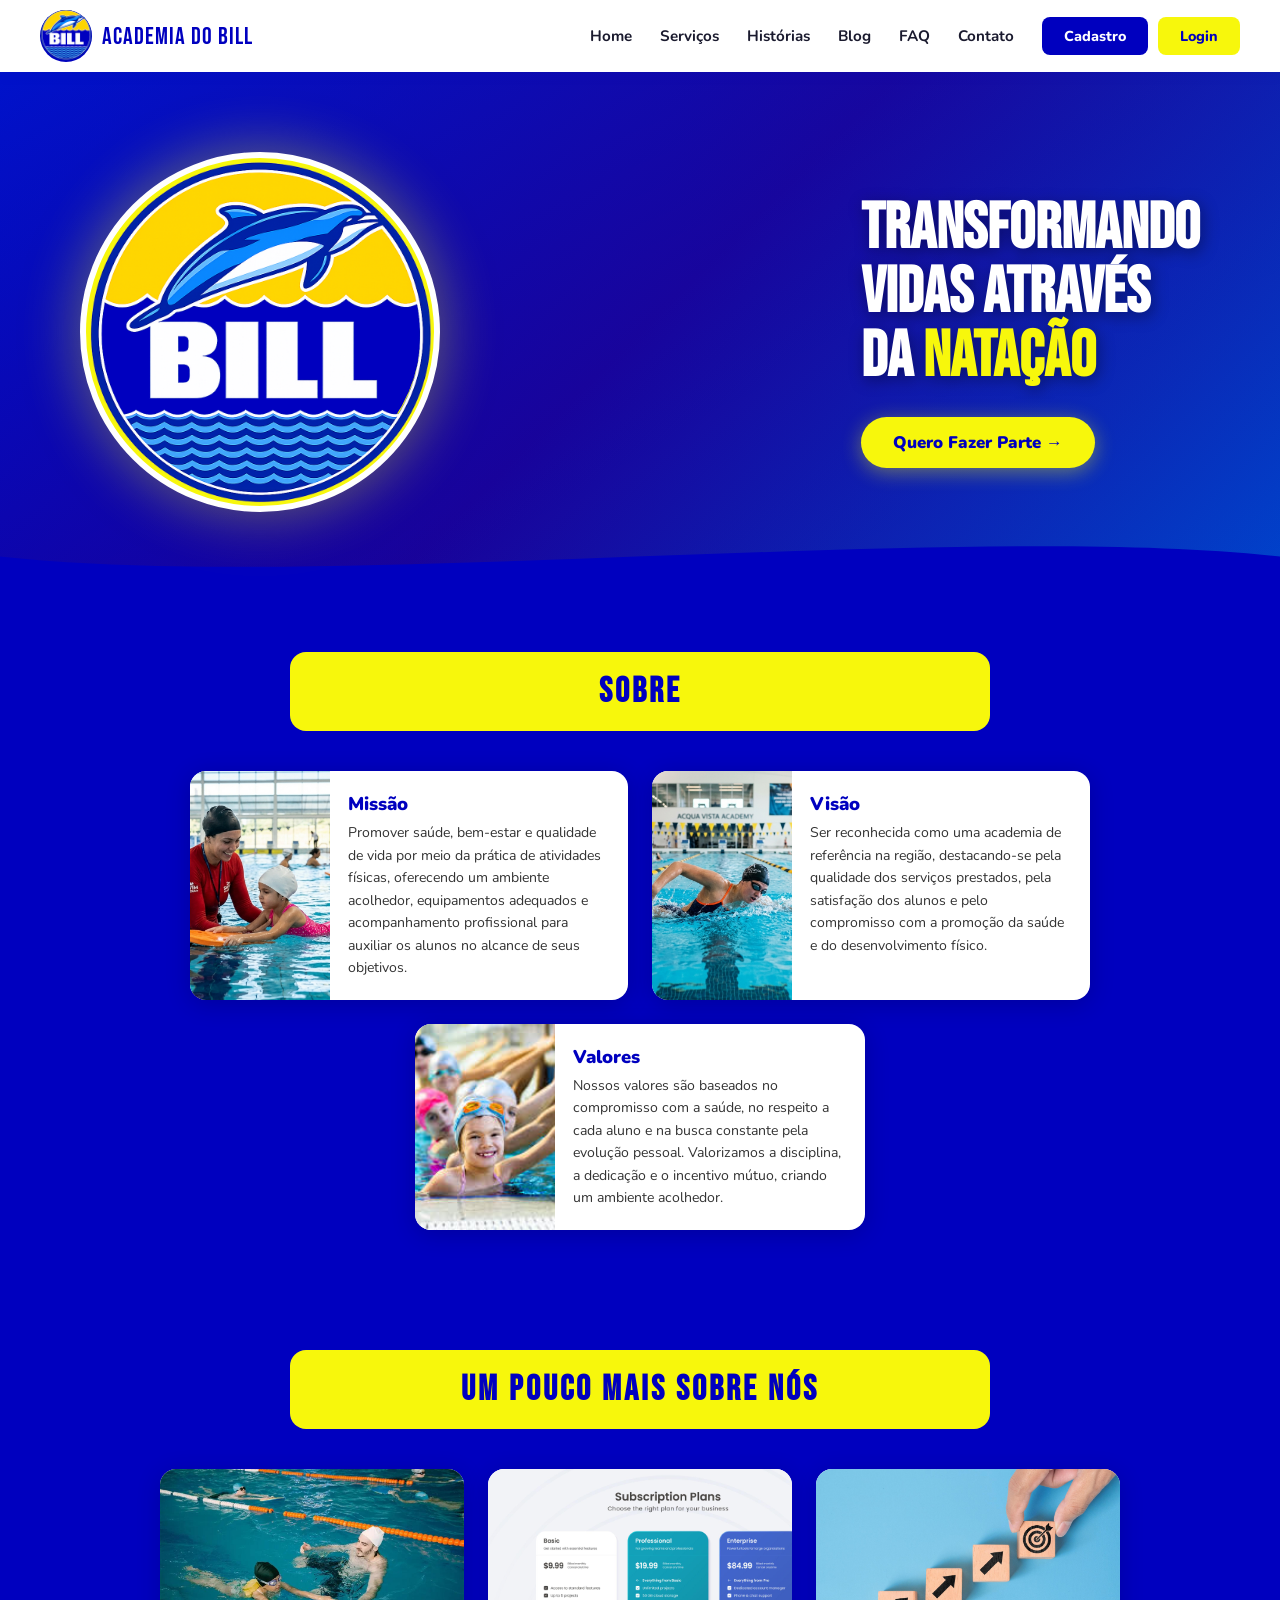
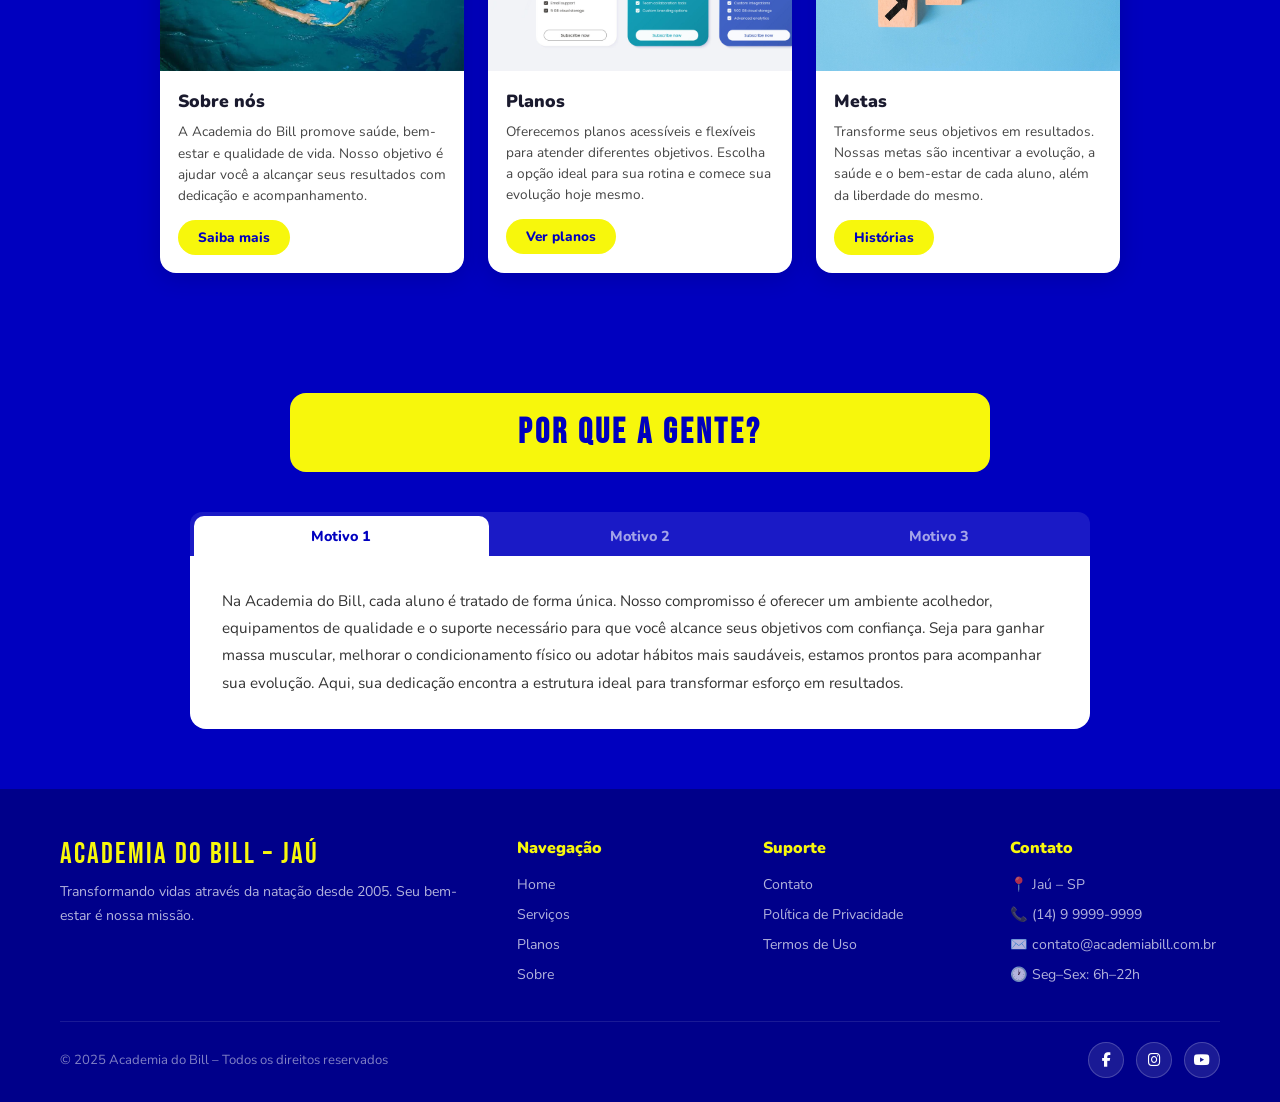
==== commit eeb676e3: "v1.0" ====
--- a/index.html
+++ b/index.html
@@ -200,9 +200,9 @@
     <div class="footer-bottom">
       <span>© 2025 Academia do Bill – Todos os direitos reservados</span>
       <div class="social-links">
-        <a class="social-btn" href="#"><i class="fa-brands fa-facebook-f"></i></a>
-        <a class="social-btn" href="#"><i class="fa-brands fa-instagram"></i></a>
-        <a class="social-btn" href="#"><i class="fa-brands fa-youtube"></i></a>
+     <a class="social-btn" href="https://www.facebook.com/academiabilljau/?locale=pt_BR"><i class="fa-brands fa-facebook-f"></i></a>
+        <a class="social-btn" href="https://www.instagram.com/academiadobill/"><i class="fa-brands fa-instagram"></i></a>
+        <a class="social-btn" href="https://youtube.com/@academiadobill5877?si=ObBj0peh1Y0Q6_JI"><i class="fa-brands fa-youtube"></i></a>
       </div>
     </div>
   </footer>
